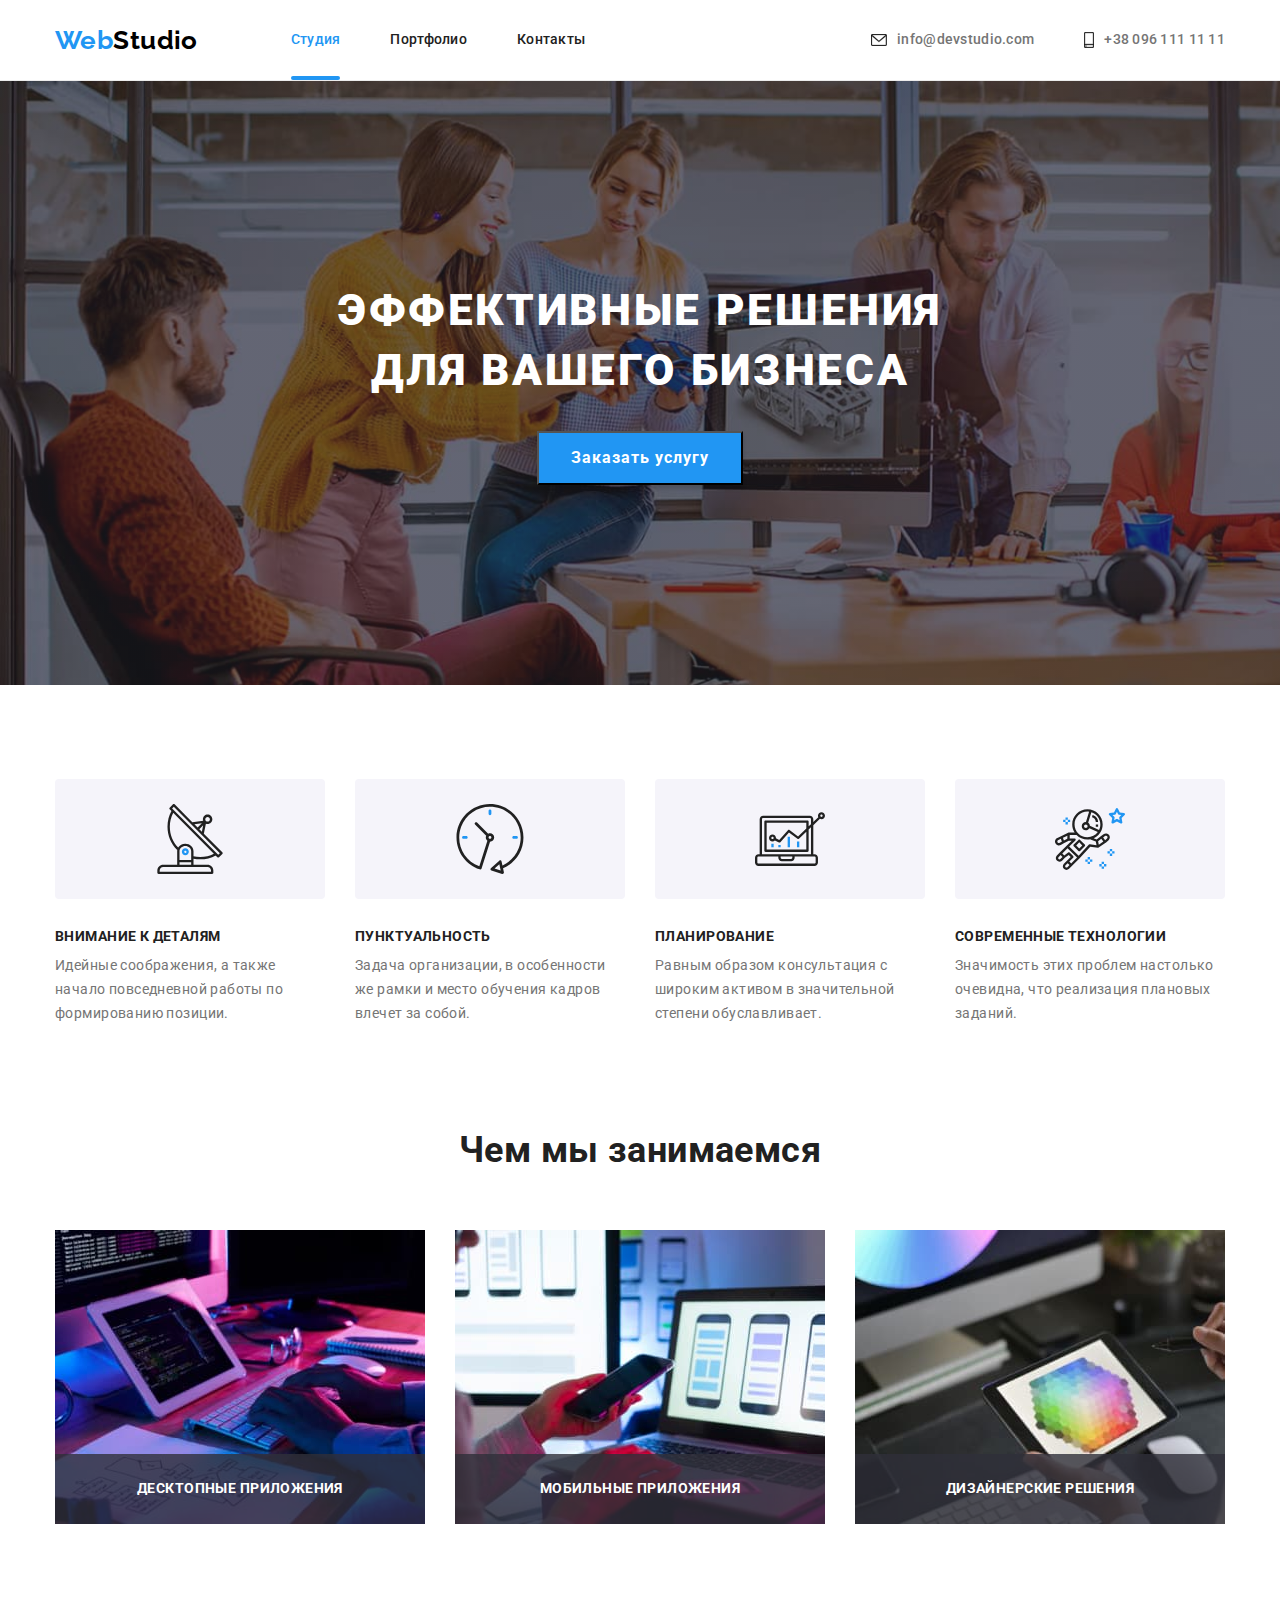
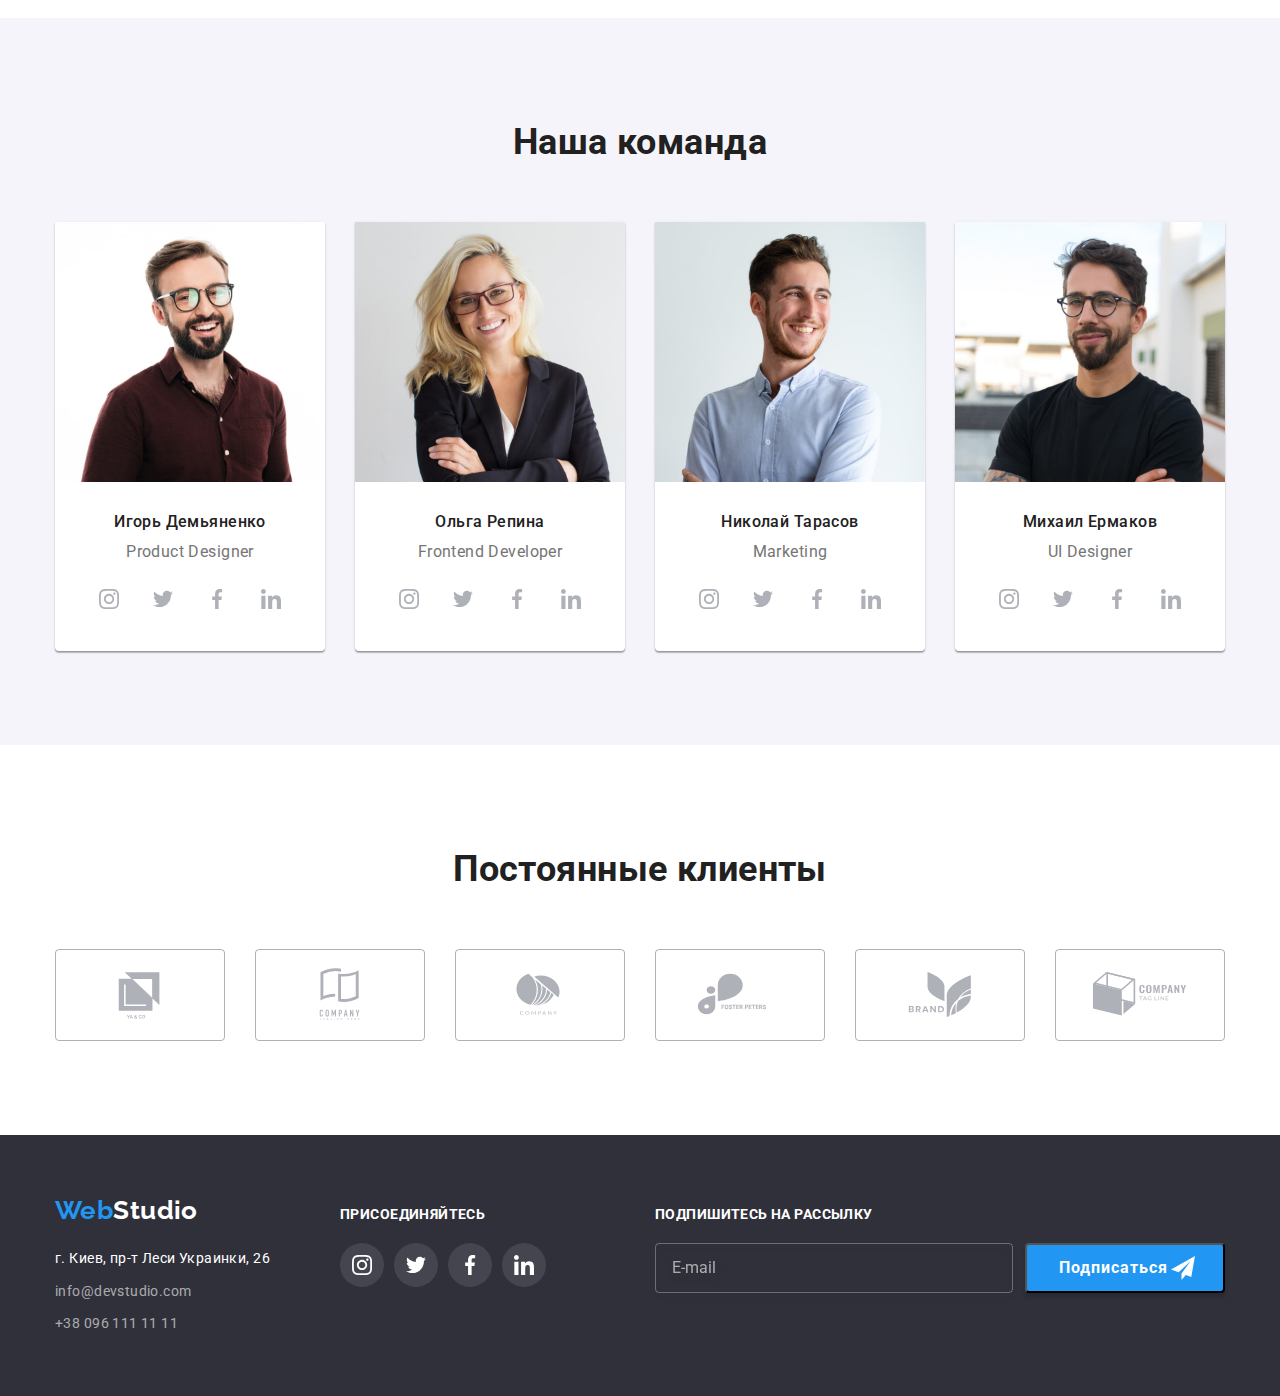
==== index.html @ 55e1e67c "Добавляет БЭМ" ====
<!DOCTYPE html>
<html lang="ru">
  <head>
    <meta charset="UTF-8" />
    <meta http-equiv="X-UA-Compatible" content="IE=edge" />
    <meta name="viewport" content="width=device-width, initial-scale=1.0" />
    <title>WebStudio</title>
    <link
      rel="stylesheet"
      href="https://cdnjs.cloudflare.com/ajax/libs/modern-normalize/1.0.0/modern-normalize.css"
    />
    <link rel="preconnect" href="https://fonts.gstatic.com" />
    <link
      href="https://fonts.googleapis.com/css2?family=Raleway:wght@700&family=Roboto:wght@400;500;700;900&display=swap"
      rel="stylesheet"
    />
    <link rel="stylesheet" href="./css/styles.css" />
  </head>
  <body>
    <header class="header">
      <div class="container">
        <section class="top-panel">
          <nav class="nav header__nav">
            <a class="link logo header__logo" href="./">
              <span class="logo__span">Web</span>Studio</a
            >
            <ul class="list menu">
              <li class="menu__item">
                <a
                  class="link menu__link menu__link--active"
                  href="./index.html"
                  >Студия</a
                >
              </li>
              <li class="menu__item">
                <a class="link menu__link" href="./portfolio.html">Портфолио</a>
              </li>
              <li class="menu__item">
                <a class="link menu__link" href="#contacts">Контакты</a>
              </li>
            </ul>
          </nav>
          <ul class="list contacts">
            <li class="contacts__item header__contacts">
              <a class="link contacts__link" href="mailto:info@devstudio.com">
                <svg
                  class="contacts__icon contacts__icon--start"
                  width="16"
                  height="12"
                >
                  <use href="./images/icons/sprite.svg#icon-envelope"></use>
                </svg>
                info@devstudio.com</a
              >
            </li>
            <li class="contacts__item header__contacts">
              <a class="link contacts__link" href="tel:+380961111111">
                <svg
                  class="contacts__icon contacts__icon--start"
                  width="10"
                  height="16"
                >
                  <use href="./images/icons/sprite.svg#icon-smartphone"></use>
                </svg>
                +38 096 111 11 11</a
              >
            </li>
          </ul>
        </section>
      </div>
    </header>
    <main>
      <section class="section hero">
        <div class="container">
          <h1 class="page-title">Эффективные решения для вашего бизнеса</h1>
          <button class="btn btn-hero" type="button" data-modal-open>
            Заказать услугу
          </button>
        </div>
      </section>
      <section class="section advantages-section">
        <div class="container">
          <h2 class="visually-hidden">Преимущества</h2>
          <ul class="list advantages-list">
            <li class="advantages-item">
              <a href="#" class="link advantages-link">
                <svg class="advantages-icons-svg" width="70" height="70">
                  <use href="./images/icons/sprite.svg#icon-antenna"></use>
                </svg>
              </a>
              <h3 class="title other-title">Внимание к деталям</h3>
              <p>
                Идейные соображения, а также начало повседневной работы по
                формированию позиции.
              </p>
            </li>
            <li class="advantages-item">
              <a href="#" class="link advantages-link">
                <svg class="advantages-icons-svg" width="70" height="70">
                  <use href="./images/icons/sprite.svg#icon-clock"></use>
                </svg>
              </a>
              <h3 class="title other-title">Пунктуальность</h3>
              <p>
                Задача организации, в особенности же рамки и место обучения
                кадров влечет за собой.
              </p>
            </li>
            <li class="advantages-item">
              <a href="#" class="link advantages-link">
                <svg class="advantages-icons-svg" width="70" height="70">
                  <use href="./images/icons/sprite.svg#icon-diagram"></use>
                </svg>
              </a>
              <h3 class="title other-title">Планирование</h3>
              <p>
                Равным образом консультация с широким активом в значительной
                степени обуславливает.
              </p>
            </li>
            <li class="advantages-item">
              <a href="#" class="link advantages-link">
                <svg class="advantages-icons-svg" width="70" height="70">
                  <use href="./images/icons/sprite.svg#icon-astronaut"></use>
                </svg>
              </a>
              <h3 class="title other-title">Современные технологии</h3>
              <p>
                Значимость этих проблем настолько очевидна, что реализация
                плановых заданий.
              </p>
            </li>
          </ul>
        </div>
      </section>
      <section class="section" id="portfolio">
        <div class="container">
          <h2 class="title gallery-title">Чем мы занимаемся</h2>
          <ul class="list gallery-list">
            <li class="gallery-item">
              <div class="gallery-img">
                <img
                  src="./images/photo/img1.jpg"
                  width="370"
                  height="294"
                  alt="Разработка веб-страници"
                />
                <div class="gallery-info">
                  <p class="gallery-text">Десктопные приложения</p>
                </div>
              </div>
            </li>
            <li class="gallery-item">
              <div class="gallery-img">
                <img
                  src="./images/photo/img2.jpg"
                  width="370"
                  height="294"
                  alt="Адаптация для мобильных устройств"
                />
                <div class="gallery-info">
                  <p class="gallery-text">Мобильные приложения</p>
                </div>
              </div>
            </li>
            <li class="gallery-item">
              <div class="gallery-img">
                <img
                  src="./images/photo/img3.jpg"
                  width="370"
                  height="294"
                  alt="Разработка графики"
                />
                <div class="gallery-info">
                  <p class="gallery-text">Дизайнерские решения</p>
                </div>
              </div>
            </li>
          </ul>
        </div>
      </section>
      <section class="section team-section" id="studio">
        <div class="container">
          <h2 class="title team-title">Наша команда</h2>
          <ul class="list team-list">
            <li class="team-item">
              <img
                src="./images/team/img-1.jpg"
                width="270"
                height="260"
                alt="Игорь Демьяненко"
              />
              <div class="team-item-text">
                <h3 class="title team-item-name">Игорь Демьяненко</h3>
                <p class="team-item-position">Product Designer</p>
                <ul class="list social-icons">
                  <li class="social-icons-item">
                    <a
                      href="https://www.instagram.com/"
                      class="link social-icons-link"
                      target="_blank"
                      rel="noopener noreferrer"
                    >
                      <svg class="social-icons-svg" width="20" height="20">
                        <use
                          href="./images/icons/sprite.svg#icon-instagram"
                        ></use>
                      </svg>
                    </a>
                  </li>
                  <li class="social-icons-item">
                    <a
                      href="https://twitter.com/"
                      class="link social-icons-link"
                      target="_blank"
                      rel="noopener noreferrer"
                    >
                      <svg class="social-icons-svg" width="20" height="20">
                        <use
                          href="./images/icons/sprite.svg#icon-twitter"
                        ></use>
                      </svg>
                    </a>
                  </li>
                  <li class="social-icons-item">
                    <a
                      href="https://www.facebook.com/"
                      class="link social-icons-link"
                      target="_blank"
                      rel="noopener noreferrer"
                    >
                      <svg class="social-icons-svg" width="20" height="20">
                        <use
                          href="./images/icons/sprite.svg#icon-facebook"
                        ></use>
                      </svg>
                    </a>
                  </li>
                  <li class="social-icons-item">
                    <a
                      href="https://www.linkedin.com/"
                      class="link social-icons-link"
                      target="_blank"
                      rel="noopener noreferrer"
                    >
                      <svg class="social-icons-svg" width="20" height="20">
                        <use
                          href="./images/icons/sprite.svg#icon-linkedin"
                        ></use>
                      </svg>
                    </a>
                  </li>
                </ul>
              </div>
            </li>
            <li class="team-item">
              <img
                src="./images/team/img-2.jpg"
                width="270"
                height="260"
                alt="Ольга Репина"
              />
              <div class="team-item-text">
                <h3 class="title team-item-name">Ольга Репина</h3>
                <p class="team-item-position">Frontend Developer</p>
                <ul class="list social-icons">
                  <li class="social-icons-item">
                    <a
                      href="https://www.instagram.com/"
                      class="link social-icons-link"
                      target="_blank"
                      rel="noopener noreferrer"
                    >
                      <svg class="social-icons-svg" width="20" height="20">
                        <use
                          href="./images/icons/sprite.svg#icon-instagram"
                        ></use>
                      </svg>
                    </a>
                  </li>
                  <li class="social-icons-item">
                    <a
                      href="https://twitter.com/"
                      class="link social-icons-link"
                      target="_blank"
                      rel="noopener noreferrer"
                    >
                      <svg class="social-icons-svg" width="20" height="20">
                        <use
                          href="./images/icons/sprite.svg#icon-twitter"
                        ></use>
                      </svg>
                    </a>
                  </li>
                  <li class="social-icons-item">
                    <a
                      href="https://www.facebook.com/"
                      class="link social-icons-link"
                      target="_blank"
                      rel="noopener noreferrer"
                    >
                      <svg class="social-icons-svg" width="20" height="20">
                        <use
                          href="./images/icons/sprite.svg#icon-facebook"
                        ></use>
                      </svg>
                    </a>
                  </li>
                  <li class="social-icons-item">
                    <a
                      href="https://www.linkedin.com/"
                      class="link social-icons-link"
                      target="_blank"
                      rel="noopener noreferrer"
                    >
                      <svg class="social-icons-svg" width="20" height="20">
                        <use
                          href="./images/icons/sprite.svg#icon-linkedin"
                        ></use>
                      </svg>
                    </a>
                  </li>
                </ul>
              </div>
            </li>
            <li class="team-item">
              <img
                src="./images/team/img-3.jpg"
                width="270"
                height="260"
                alt="Николай Тарасов"
              />
              <div class="team-item-text">
                <h3 class="title team-item-name">Николай Тарасов</h3>
                <p class="team-item-position">Marketing</p>
                <ul class="list social-icons">
                  <li class="social-icons-item">
                    <a
                      href="https://www.instagram.com/"
                      class="link social-icons-link"
                      target="_blank"
                      rel="noopener noreferrer"
                    >
                      <svg class="social-icons-svg" width="20" height="20">
                        <use
                          href="./images/icons/sprite.svg#icon-instagram"
                        ></use>
                      </svg>
                    </a>
                  </li>
                  <li class="social-icons-item">
                    <a
                      href="https://twitter.com/"
                      class="link social-icons-link"
                      target="_blank"
                      rel="noopener noreferrer"
                    >
                      <svg class="social-icons-svg" width="20" height="20">
                        <use
                          href="./images/icons/sprite.svg#icon-twitter"
                        ></use>
                      </svg>
                    </a>
                  </li>
                  <li class="social-icons-item">
                    <a
                      href="https://www.facebook.com/"
                      class="link social-icons-link"
                      target="_blank"
                      rel="noopener noreferrer"
                    >
                      <svg class="social-icons-svg" width="20" height="20">
                        <use
                          href="./images/icons/sprite.svg#icon-facebook"
                        ></use>
                      </svg>
                    </a>
                  </li>
                  <li class="social-icons-item">
                    <a
                      href="https://www.linkedin.com/"
                      class="link social-icons-link"
                      target="_blank"
                      rel="noopener noreferrer"
                    >
                      <svg class="social-icons-svg" width="20" height="20">
                        <use
                          href="./images/icons/sprite.svg#icon-linkedin"
                        ></use>
                      </svg>
                    </a>
                  </li>
                </ul>
              </div>
            </li>
            <li class="team-item">
              <img
                src="./images/team/img-4.jpg"
                width="270"
                height="260"
                alt="Михаил Ермаков"
              />
              <div class="team-item-text">
                <h3 class="title team-item-name">Михаил Ермаков</h3>
                <p class="team-item-position">UI Designer</p>
                <ul class="list social-icons">
                  <li class="social-icons-item">
                    <a
                      href="https://www.instagram.com/"
                      class="link social-icons-link"
                      target="_blank"
                      rel="noopener noreferrer"
                    >
                      <svg class="social-icons-svg" width="20" height="20">
                        <use
                          href="./images/icons/sprite.svg#icon-instagram"
                        ></use>
                      </svg>
                    </a>
                  </li>
                  <li class="social-icons-item">
                    <a
                      href="https://twitter.com/"
                      class="link social-icons-link"
                      target="_blank"
                      rel="noopener noreferrer"
                    >
                      <svg class="social-icons-svg" width="20" height="20">
                        <use
                          href="./images/icons/sprite.svg#icon-twitter"
                        ></use>
                      </svg>
                    </a>
                  </li>
                  <li class="social-icons-item">
                    <a
                      href="https://www.facebook.com/"
                      class="link social-icons-link"
                      target="_blank"
                      rel="noopener noreferrer"
                    >
                      <svg class="social-icons-svg" width="20" height="20">
                        <use
                          href="./images/icons/sprite.svg#icon-facebook"
                        ></use>
                      </svg>
                    </a>
                  </li>
                  <li class="social-icons-item">
                    <a
                      href="https://www.linkedin.com/"
                      class="link social-icons-link"
                      target="_blank"
                      rel="noopener noreferrer"
                    >
                      <svg class="social-icons-svg" width="20" height="20">
                        <use
                          href="./images/icons/sprite.svg#icon-linkedin"
                        ></use>
                      </svg>
                    </a>
                  </li>
                </ul>
              </div>
            </li>
          </ul>
        </div>
      </section>
      <section class="section">
        <div class="container">
          <h2 class="title title-clients">Постоянные клиенты</h2>
          <ul class="list clients-list">
            <li class="client-item">
              <a class="client-link link" href="#">
                <svg class="client-icons-svg" width="106" height="60">
                  <use href="./images/icons/sprite.svg#icon-logo-client1"></use>
                </svg>
              </a>
            </li>
            <li class="client-item">
              <a class="client-link link" href="#">
                <svg class="client-icons-svg" width="106" height="60">
                  <use href="./images/icons/sprite.svg#icon-logo-client2"></use>
                </svg>
              </a>
            </li>
            <li class="client-item">
              <a class="client-link link" href="#">
                <svg class="client-icons-svg" width="106" height="60">
                  <use href="./images/icons/sprite.svg#icon-logo-client3"></use>
                </svg>
              </a>
            </li>
            <li class="client-item">
              <a class="client-link link" href="#">
                <svg class="client-icons-svg" width="106" height="60">
                  <use href="./images/icons/sprite.svg#icon-logo-client4"></use>
                </svg>
              </a>
            </li>
            <li class="client-item">
              <a class="client-link link" href="#">
                <svg class="client-icons-svg" width="106" height="60">
                  <use href="./images/icons/sprite.svg#icon-logo-client5"></use>
                </svg>
              </a>
            </li>
            <li class="client-item">
              <a class="client-link link" href="#">
                <svg class="client-icons-svg" width="106" height="60">
                  <use href="./images/icons/sprite.svg#icon-logo-client6"></use>
                </svg>
              </a>
            </li>
          </ul>
        </div>
      </section>
    </main>
    <footer class="footer" id="contacts">
      <div class="container footer-section">
        <div class="address-section">
          <a class="link logo" href="./"
            ><span class="logo__span">Web</span>Studio</a
          >
          <address class="address">
            <ul class="list address-list">
              <li class="address-item">
                <a
                  class="link map"
                  href="https://goo.gl/maps/7yWL4o9HkrsM5cYJ9"
                  target="_blank"
                  rel="noopener noreferrer nofollow"
                >
                  г. Киев, пр-т Леси Украинки, 26
                </a>
              </li>
              <li class="list address-item">
                <a class="link" href="mailto:info@devstudio.com">
                  info@devstudio.com
                </a>
              </li>
              <li class="list address-item">
                <a class="link" href="tel:+380961111111"> +38 096 111 11 11 </a>
              </li>
            </ul>
          </address>
        </div>
        <div class="social-icons-section">
          <h2 class="social-icon-title">присоединяйтесь</h2>
          <ul class="list social-icons">
            <li class="social-icons-item">
              <a
                href="https://www.instagram.com/"
                class="link social-icons-link social-icons-link-footer"
                target="_blank"
                rel="noopener noreferrer"
              >
                <svg class="social-icons-svg svg-footer" width="20" height="20">
                  <use href="./images/icons/sprite.svg#icon-instagram"></use>
                </svg>
              </a>
            </li>
            <li class="social-icons-item">
              <a
                href="https://twitter.com/"
                class="link social-icons-link social-icons-link-footer"
                target="_blank"
                rel="noopener noreferrer"
              >
                <svg class="social-icons-svg svg-footer" width="20" height="20">
                  <use href="./images/icons/sprite.svg#icon-twitter"></use>
                </svg>
              </a>
            </li>
            <li class="social-icons-item">
              <a
                href="https://www.facebook.com/"
                class="link social-icons-link social-icons-link-footer"
                target="_blank"
                rel="noopener noreferrer"
              >
                <svg class="social-icons-svg svg-footer" width="20" height="20">
                  <use href="./images/icons/sprite.svg#icon-facebook"></use>
                </svg>
              </a>
            </li>
            <li class="social-icons-item">
              <a
                href="https://www.linkedin.com/"
                class="link social-icons-link social-icons-link-footer"
                target="_blank"
                rel="noopener noreferrer"
              >
                <svg class="social-icons-svg svg-footer" width="20" height="20">
                  <use href="./images/icons/sprite.svg#icon-linkedin"></use>
                </svg>
              </a>
            </li>
          </ul>
        </div>
        <form class="form-footer">
          <h2 class="form-footer__title">Подпишитесь на рассылку</h2>
          <div class="form-footer__field">
            <input
              type="email"
              name="user-email"
              class="form-footer__input"
              placeholder="E-mail"
            />
            <button type="submit" class="btn btn-hero btn-footer">
              Подписаться
              <svg class="btn-footer__icon" width="24" height="24">
                <use href="./images/icons/icons.svg#icon-send"></use>
              </svg>
            </button>
          </div>
        </form>
      </div>
    </footer>
    <div class="backdrop is-hidden" data-modal>
      <div class="modal">
        <button class="modal-close-btn" data-modal-close>
          <svg class="modal-close-svg" width="18" height="18">
            <use href="./images/icons/sprite.svg#icon-close-black"></use>
          </svg>
        </button>
        <form class="form">
          <p class="form__contact-details">
            Оставьте свои данные, мы вам перезвоним
          </p>
          <div class="form__field">
            <label for="name" class="form-label">Имя</label>
            <div class="form__icon-position">
              <input
                type="text"
                name="user-name"
                class="form__input"
                placeholder=" "
                id="name"
                required
                autofocus
              />
              <svg class="form__icon" width="18" height="18">
                <use href="./images/icons/icons.svg#icon-person-black"></use>
              </svg>
            </div>
          </div>
          <div class="form__field">
            <label for="phone" class="form-label">Телефон</label>
            <div class="form__icon-position">
              <input
                type="tel"
                name="user-phone"
                class="form__input"
                placeholder=" "
                id="phone"
                required
              />
              <svg class="form__icon" width="18" height="18">
                <use href="./images/icons/icons.svg#icon-phone-black"></use>
              </svg>
            </div>
          </div>
          <div class="form__field">
            <label for="email" class="form-label">Почта</label>
            <div class="form__icon-position">
              <input
                type="email"
                name="user-email"
                class="form__input"
                placeholder=" "
                id="email"
              />
              <svg class="form__icon" width="18" height="18">
                <use href="./images/icons/icons.svg#icon-email-black"></use>
              </svg>
            </div>
          </div>
          <div class="form__textarea">
            <label for="textarea" class="form-label">Комментарий</label>
            <textarea
              name="feedback"
              class="comment"
              placeholder="Введите текст"
              id="textarea"
            ></textarea>
          </div>
          <div class="checkbox">
            <input
              type="checkbox"
              class="checkbox__input visually-hidden"
              name="checkbox"
              id="checkbox"
              required
            />
            <label for="checkbox" class="checkbox__label">
              Соглашаюсь с рассылкой и принимаю
              <a href="#" class="checkbox__link">Условия договора</a>
            </label>
          </div>
          <button type="submit" class="btn btn-hero btn-form">Отправить</button>
        </form>
      </div>
    </div>
    <script src="./js/modal.js"></script>
  </body>
</html>
---- css/styles.css ----
:root {
  --main-text-color: #757575;
  --title-color: #212121;
  --accent-color: #2196f3;
  --alt-title-color: #ffffff;
  --alt-text-color: #ffffff;
  --logo-color: #000000;
  --icons-color: #afb1b8;
  --alt-icon-color: #ffffff;
  --form-btn-active: #188ce8;

  --dark-bg: #2f303a;
  --second-bg: #f5f4fa;

  --main-font: 'Roboto', sans-serif;
  --logo-font: 'Raleway', sans-serif;

  --timing-function: cubic-bezier(0.4, 0, 0.2, 1);
}

html {
  box-sizing: border-box;
}

*,
*::before,
*::after {
  box-sizing: inherit;
}

body {
  font-family: var(--main-font);
  font-style: normal;
  font-size: 14px;
  line-height: 1.71;
  letter-spacing: 0.03em;
  color: var(--main-text-color);
}

h1,
h2,
h3,
h4,
h5,
h6,
p {
  margin: 0;
}

img {
  display: block;
  max-width: 100%;
  height: auto;
}

.link {
  color: inherit;
  text-decoration: none;
  transition-property: color;
  transition-duration: 250ms;
  transition-timing-function: var(--timing-function);
  transition-delay: 0;
}

.link:hover,
.link:focus {
  color: var(--accent-color);
}

.section {
  padding-top: 94px;
  padding-bottom: 94px;
}

.title {
  color: var(--title-color);
}

/* header section */

.header {
  border-bottom: 1px solid #ececec;
}

.container {
  width: 1200px;
  padding-left: 15px;
  padding-right: 15px;
  margin-left: auto;
  margin-right: auto;
}

.top-panel {
  display: flex;
  align-items: center;
}

.nav {
  display: flex;
  align-items: center;
}

.header__nav {
  margin-right: auto;
}

.list {
  list-style: none;
  margin: 0;
  padding-left: 0;
}

.logo {
  font-family: var(--logo-font);
  font-weight: bold;
  text-transform: none;
  font-size: 26px;
  line-height: 1.19;
  color: var(--alt-title-color);
}

.logo:hover,
.logo:focus {
  color: var(--alt-title-color);
}

.logo__span {
  color: var(--accent-color);
}

.header__logo {
  margin-right: 93px;
  padding-top: 24px;
  padding-bottom: 24px;
  color: var(--logo-color);
}

.header__logo:hover,
.header__logo:focus {
  color: var(--logo-color);
}

.menu__link--active {
  color: var(--accent-color);
}
.menu {
  display: inline-flex;
  font-weight: 500;
  font-size: 14px;
  line-height: 1.14;
  letter-spacing: 0.02em;
  color: var(--title-color);
}

.menu__item:not(:last-child) {
  margin-right: 50px;
}

.menu__link {
  display: block;
  position: relative;
  padding-top: 32px;
  padding-bottom: 32px;
}

.menu__link--active::after {
  content: '';
  position: absolute;
  left: 0;
  bottom: 0;
  display: block;
  width: 100%;
  height: 4px;
  border-radius: 2px;
  background-color: var(--accent-color);
}

.contacts {
  display: flex;
  font-weight: 500;
  font-size: 14px;
  line-height: 1.14;
  letter-spacing: 0.02em;
  color: var(--main-text-color);
}

.header__contacts:not(:last-child) {
  margin-right: 50px;
}

.contacts__link {
  display: flex;
  align-items: center;
  padding-top: 30px;
  padding-bottom: 30px;
}

.contacts__icon {
  stroke: currentColor;
}

.contacts__icon--start {
  margin-right: 10px;
}
/* hero section  */

.btn-hero {
  display: block;
  margin-right: auto;
  margin-left: auto;
  min-width: 200px;
  min-height: 50px;
  padding: 10px 32px;
  box-shadow: 0px 4px 4px rgba(0, 0, 0, 0.15);
  font-family: inherit;
  font-weight: bold;
  font-size: 16px;
  line-height: 1.87;
  letter-spacing: 0.06em;
  background-color: var(--accent-color);
  color: var(--alt-text-color);
}

.hero {
  display: flex;
  justify-content: center;
  padding-top: 200px;
  padding-bottom: 200px;
  margin-left: auto;
  margin-right: auto;
  max-width: 1600px;
  min-height: 600px;
  background-color: var(--dark-bg);
  background-image: linear-gradient(
      rgba(47, 48, 58, 0.4),
      rgba(47, 48, 58, 0.4)
    ),
    url(../images/bg-hero/bg-hero.jpg);
  background-size: cover;
  background-repeat: no-repeat;
}

.page-title {
  max-width: 696px;
  margin-right: auto;
  margin-bottom: 30px;
  margin-left: auto;
  font-weight: 900;
  font-size: 44px;
  line-height: 1.36;
  text-align: center;
  letter-spacing: 0.06em;
  text-transform: uppercase;
  color: var(--alt-title-color);
}

/*  advantages section */

.visually-hidden {
  position: absolute !important;
  clip: rect(1px 1px 1px 1px);
  clip: rect(1px, 1px, 1px, 1px);
  padding: 0 !important;
  border: 0 !important;
  height: 1px !important;
  width: 1px !important;
  overflow: hidden;
}

.advantages-section {
  padding-bottom: 0;
}

.advantages-list {
  display: flex;
  margin-left: -30px;
}

.advantages-item {
  margin-left: 30px;
  flex-basis: calc((100% - 4 * 30px) / 4);
}

.other-title {
  margin-bottom: 10px;
  font-weight: bold;
  font-size: 14px;
  line-height: 1.14;
  text-transform: uppercase;
}

.advantages-link {
  display: flex;
  justify-content: center;
  align-items: center;
  margin-bottom: 30px;
  width: 270px;
  height: 120px;
  background: var(--second-bg);
  border-radius: 4px;
}

/* gallery section */

.gallery-title,
.team-title {
  font-weight: bold;
  font-size: 36px;
  line-height: 1.67;
  text-align: center;
}

.gallery-title {
  margin-bottom: 50px;
}

.gallery-list {
  display: flex;
  margin-left: -30px;
}

.gallery-item {
  margin-left: 30px;
  flex-basis: calc((100% - 3 * 30px) / 3);
}
.gallery-img {
  position: relative;
}

.gallery-info {
  position: absolute;
  bottom: 0;
  width: 100%;
  height: 70px;
  background-color: rgba(47, 48, 58, 0.8);
}

.gallery-text {
  position: relative;
  top: 50%;
  left: 50%;
  transform: translate(-50%, -50%);
  text-align: center;
  font-weight: bold;
  font-size: 14px;
  line-height: 1.14;
  text-transform: uppercase;
  color: var(--alt-text-color);
}

.team-section {
  background-color: var(--second-bg);
}

.team-title {
  margin-bottom: 50px;
}

.team-list {
  display: flex;
  margin-left: -30px;
  margin-top: -30px;
}

.team-item {
  margin-left: 30px;
  margin-top: 30px;
  flex-basis: calc((100% - 4 * 30px) / 4);
  text-align: center;
  box-shadow: 0px 1px 3px rgba(0, 0, 0, 0.12), 0px 1px 1px rgba(0, 0, 0, 0.14),
    0px 2px 1px rgba(0, 0, 0, 0.2);
  border-radius: 0px 0px 4px 4px;
  background-color: var(--alt-title-color);
}

.team-item-text {
  padding-top: 30px;
  padding-bottom: 30px;
}

.team-item-name {
  margin-bottom: 10px;
  font-weight: 500;
  font-size: 16px;
  line-height: 1.19;
}

.team-item-position {
  font-size: 16px;
  line-height: 1.19;
  margin-bottom: 16px;
}

.social-icons {
  display: inline-flex;
}

.social-icons-svg {
  fill: var(--icons-color);
}

.social-icons-link {
  display: flex;
  align-items: center;
  justify-content: center;
  width: 44px;
  height: 44px;
  border-radius: 50%;
  background-color: #ffffff;
  transition-property: fill, background-color;
  transition-duration: 250ms;
  transition-timing-function: var(--timing-function);
  transition-delay: 0;
}

.social-icons-link:hover .social-icons-svg,
.social-icons-link:focus .social-icons-svg {
  fill: var(--alt-text-color);
}

.social-icons-link:hover,
.social-icons-link:focus {
  background-color: var(--accent-color);
}

.social-icons-item:not(:last-child) {
  margin-right: 10px;
}

/* card-set portfolio */

.filter {
  display: flex;
  justify-content: center;
}

.portfolio__filter {
  margin-bottom: 50px;
}

.filter__item:not(:first-child) {
  margin-left: 8px;
}

.filter__btn {
  padding: 6px 22px;
  border-radius: 4px;
  border: none;
  min-width: 73px;
  min-height: 38px;
  font-family: inherit;
  font-weight: 500;
  font-size: 16px;
  line-height: 1.62;
  letter-spacing: 0.03em;
  background-color: var(--second-bg);
  color: var(--title-color);
  cursor: pointer;
  transition-property: color, background-color, box-shadow;
  transition-duration: 250ms;
  transition-timing-function: var(--timing-function);
}
.filter__btn:hover,
.filter__btn:focus {
  background-color: var(--accent-color);
  color: var(--alt-text-color);
  box-shadow: 0px 2px 2px 0px #0000001f;
  box-shadow: 0px 1px 2px 0px #00000014;
  box-shadow: 0px 3px 1px 0px #0000001a;
}

.card-set {
  display: flex;
  flex-wrap: wrap;
}

.portfolio__card-set {
  margin-left: -30px;
  margin-top: -30px;
}

.card-set__item {
  margin-left: 30px;
  margin-top: 30px;
  flex-basis: calc((100% - 3 * 30px) / 3);
}

.card-set__link {
  display: block;
  transition-property: box-shadow;
  transition-duration: 250ms;
  transition-timing-function: var(--timing-function);
  transition-delay: 0;
}

.card-set__link:hover,
.card-set__link:focus {
  display: block;
  box-shadow: 0px 1px 1px rgba(0, 0, 0, 0.12), 0px 4px 4px rgba(0, 0, 0, 0.06),
    1px 4px 6px rgba(0, 0, 0, 0.16);
}

.card-set__product {
  position: relative;
  overflow: hidden;
}

.card-set__overlay {
  position: absolute;
  transform: translateY(100%);
  top: 0;
  left: 0;
  width: 100%;
  height: 100%;
  background-color: rgba(33, 150, 243, 0.9);
  transition: transform 250ms var(--timing-function);
}

.card-set__link:hover .card-set__overlay,
.card-set__link:focus .card-set__overlay {
  transform: translateY(0);
}

.card-set__text {
  position: absolute;
  top: 50%;
  left: 50%;
  transform: translate(-50%, -50%);
  font-size: 18px;
  width: 322px;
  height: 168px;
  line-height: 1.56;
  color: var(--alt-text-color);
}

.card-set__projects-title {
  margin-bottom: 4px;
  font-weight: bold;
  font-size: 18px;
  line-height: 2;
  letter-spacing: 0.06em;
}

.card-set__projects-item {
  font-size: 16px;
  line-height: 1.87;
  color: var(--main-text-color);
}
.card-set__info {
  padding: 20px 24px;
  border: 1px solid #eeeeee;
  border-top: none;
}

.title-clients {
  font-size: 36px;
  line-height: 1.67;
  text-align: center;
  margin-bottom: 50px;
}

.clients-list {
  display: flex;
}

.client-item:not(:last-child) {
  margin-right: 30px;
}

.client-icons-svg {
  fill: var(--icons-color);
}

.client-link {
  display: flex;
  align-items: center;
  justify-content: center;
  width: 170px;
  height: 92px;
  border: 1px solid var(--icons-color);
  border-radius: 4px;
  transition-property: border;
  transition-duration: 250ms;
  transition-timing-function: var(--timing-function);
  transition-delay: 0;
}

.client-link:hover,
.client-link:focus {
  border: 1px solid var(--accent-color);
}

.client-link .client-icons-svg {
  transition-property: fill;
  transition-duration: 250ms;
  transition-timing-function: var(--timing-function);
  transition-delay: 0;
}

.client-link:hover .client-icons-svg,
.client-link:focus .client-icons-svg {
  fill: var(--accent-color);
}

/*  footer section */

.footer {
  padding-top: 60px;
  padding-bottom: 60px;
  background-color: var(--dark-bg);
}

.footer-section {
  display: flex;
  align-items: baseline;
}

.address-section {
  max-width: 270px;
  margin-right: 70px;
}
.address {
  margin-top: 20px;
  font-size: 14px;
  font-style: normal;
  line-height: 1.71;
  color: rgba(255, 255, 255, 0.6);
}

.address-item:not(:last-child) {
  margin-bottom: 9px;
}

.map {
  font-style: normal;
  font-size: 14px;
  line-height: 1.71;
  color: var(--alt-text-color);
}

.social-icons-section {
  max-width: 208px;
  margin-right: auto;
}

.social-icon-title {
  margin-bottom: 20px;
  font-size: 14px;
  line-height: 1.14;
  letter-spacing: 0.03em;
  text-transform: uppercase;
  color: var(--alt-title-color);
}

.svg-footer {
  fill: var(--alt-icon-color);
}
.social-icons-link-footer {
  background-color: rgba(255, 255, 255, 0.1);
}

.form-footer__title {
  margin-bottom: 20px;
  font-weight: bold;
  font-size: 14px;
  line-height: 1.14;
  text-transform: uppercase;
  color: var(--alt-title-color);
}

.form-footer__field {
  display: flex;
}
.form-footer__input {
  width: 358px;
  height: 50px;
  border: 1px solid rgba(255, 255, 255, 0.3);
  filter: drop-shadow(0px 4px 4px rgba(0, 0, 0, 0.15));
  border-radius: 4px;
  color: var(--alt-text-color);
  background-color: transparent;
  padding-top: 15px;
  padding-bottom: 15px;
  padding-left: 16px;
  margin-right: 12px;
}

.form-footer__input::placeholder {
  font-size: 16px;
  line-height: 1.25;
  color: rgba(255, 255, 255, 0.6);
}

/* modal section */

.backdrop {
  position: fixed;
  top: 0;
  left: 0;
  width: 100%;
  height: 100%;
  background-color: rgba(0, 0, 0, 0.2);
  opacity: 1;
  transition: opacity 250ms var(--timing-function);
}

.backdrop.is-hidden {
  opacity: 0;
  visibility: hidden;
  pointer-events: none;
}

.backdrop.is-hidden .modal {
  transform: translate(-50%, -50%) scale(1.2);
}

.modal-close-btn {
  position: absolute;
  display: flex;
  justify-content: center;
  align-items: center;
  top: 8px;
  right: 8px;
  width: 30px;
  height: 30px;
  background-color: transparent;
  border: 1px solid rgba(0, 0, 0, 0.1);
  border-radius: 50%;
  cursor: pointer;
}

.modal-close-svg {
  transition-property: fill;
  transition-duration: 250ms;
  transition-timing-function: var(--timing-function);
}
.modal-close-btn:hover .modal-close-svg,
.modal-close-btn:focus .modal-close-svg {
  fill: var(--accent-color);
}

.modal {
  position: absolute;
  top: 50%;
  left: 50%;
  transform: translate(-50%, -50%) scale(1);
  width: 528px;
  height: 581px;
  box-shadow: 0px 1px 3px rgba(0, 0, 0, 0.12), 0px 1px 1px rgba(0, 0, 0, 0.14),
    0px 2px 1px rgba(0, 0, 0, 0.2);
  border-radius: 4px;
  background-color: var(--alt-text-color);
  transition: transform 250ms var(--timing-function);
}

.form {
  margin: 40px;
}

.form__contact-details {
  margin-bottom: 12px;
  font-weight: bold;
  font-size: 20px;
  line-height: 1.15;
  text-align: center;
}

.form__field {
  margin-bottom: 10px;
  max-height: 58px;
}

.form__icon-position {
  position: relative;
}

.form-label {
  font-size: 12px;
  line-height: 1.66;
  letter-spacing: 0.01em;
}

.form__icon {
  position: absolute;
  top: 50%;
  left: 12px;
  transform: translateY(-50%);
  display: block;
  width: 20px;
  height: 20px;
  cursor: pointer;
  fill: var(--title-color);
  transition: fill 250ms var(--timing-function);
}

.form__input:focus + .form__icon {
  fill: var(--accent-color);
}
.form__input {
  width: 448px;
  height: 40px;
  padding-left: 42px;
  border: 1px solid rgba(33, 33, 33, 0.2);
  border-radius: 4px;
  font: inherit;
  transition-property: border-color;
  transition-duration: 250ms;
  transition-timing-function: var(--timing-function);
  cursor: pointer;
  outline: none;
}

.form__input:focus {
  border-color: var(--accent-color);
}

.form__textarea {
  margin-bottom: 20px;
  max-height: 138px;
}

.comment {
  width: 448px;
  height: 120px;
  resize: none;
  border: 1px solid rgba(33, 33, 33, 0.2);
  border-radius: 4px;
  padding-top: 12px;
  padding-left: 16px;
  padding-right: 16px;
  outline: none;
  transition: border-color 250ms var(--timing-function);
}

.comment:focus {
  border-color: var(--accent-color);
}

.comment::placeholder {
  font-size: 12px;
  line-height: 1.17;
  letter-spacing: 0.01em;
  color: rgba(117, 117, 117, 0.5);
}

.checkbox {
  margin-left: 12px;
  margin-bottom: 30px;
}
.checkbox__label {
  display: flex;
  align-items: center;
  font-size: 14px;
  line-height: 1.71;
}

.checkbox__link {
  color: var(--accent-color);
  margin-left: 4px;
}

.checkbox__label::before {
  content: ' ';
  display: inline-block;
  width: 16px;
  height: 16px;
  margin-right: 9px;
  border: 2px solid var(--title-color);
  border-radius: 4px;
  transition: background-color 250ms var(--timing-function);
}

.checkbox__input:checked + .checkbox__label::before {
  background-image: url(../images/icons/check.svg);
  background-size: contain;
  background-position: center;
  background-repeat: no-repeat;
  border-color: var(--accent-color);
  background-color: var(--accent-color);
  background-origin: border-box;
}
.btn-form {
  font-weight: bold;
  font-size: 16px;
  line-height: 1.87;
  letter-spacing: 0.06em;
  color: var(--alt-text-color);
  background-color: var(--accent-color);
  box-shadow: 0px 4px 4px rgba(0, 0, 0, 0.15);
  border-radius: 4px;
}

.btn-form:hover,
.btn-form:focus {
  background-color: var(--form-btn-active);
}

.btn-footer {
  position: relative;
  display: flex;
  align-items: center;
  text-align: center;
  width: 200px;
  height: 50px;
  font-weight: bold;
  font-size: 16px;
  line-height: 1.87;
  letter-spacing: 0.06em;
  color: var(--alt-text-color);
  background-color: var(--accent-color);
  box-shadow: 0px 4px 4px rgba(0, 0, 0, 0.15);
  border-radius: 4px;
}
.btn-footer__icon {
  position: absolute;
  top: 50%;
  right: 28px;
  transform: translateY(-50%);
  fill: var(--alt-icon-color);
}
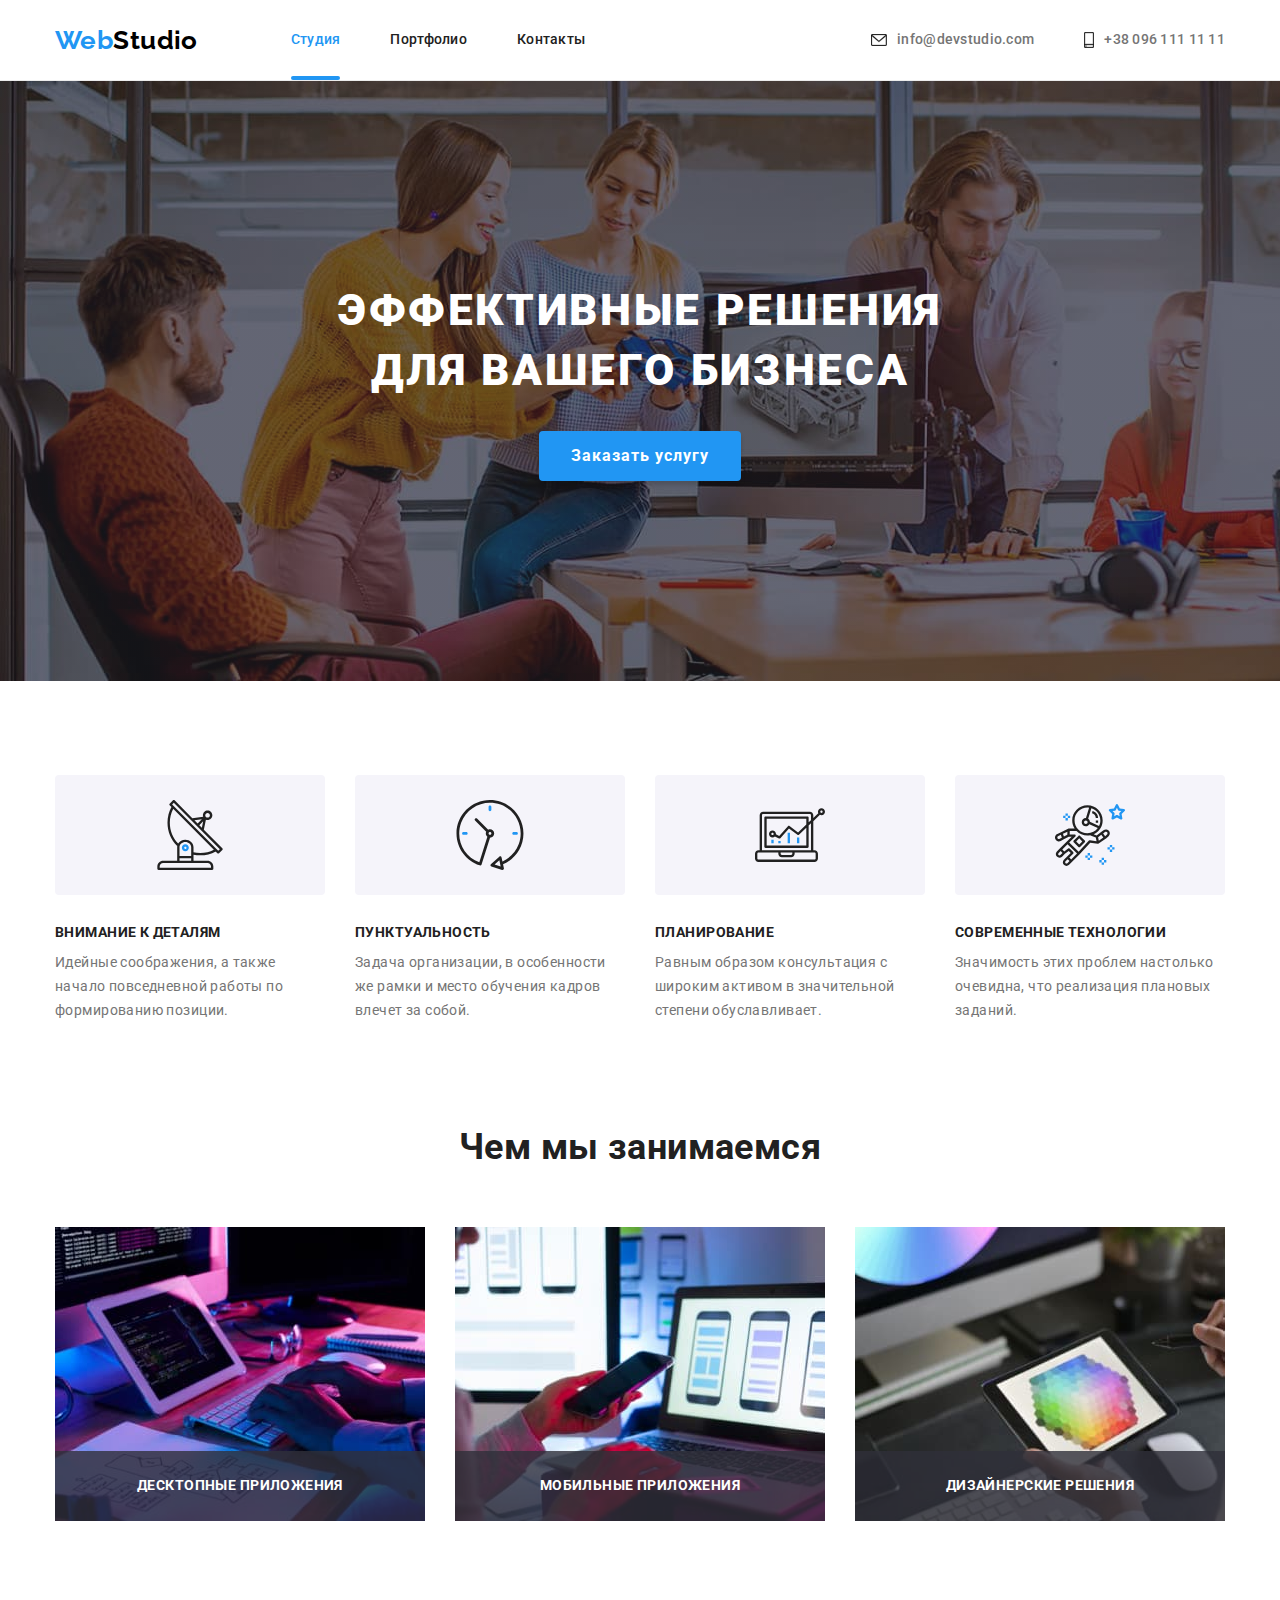
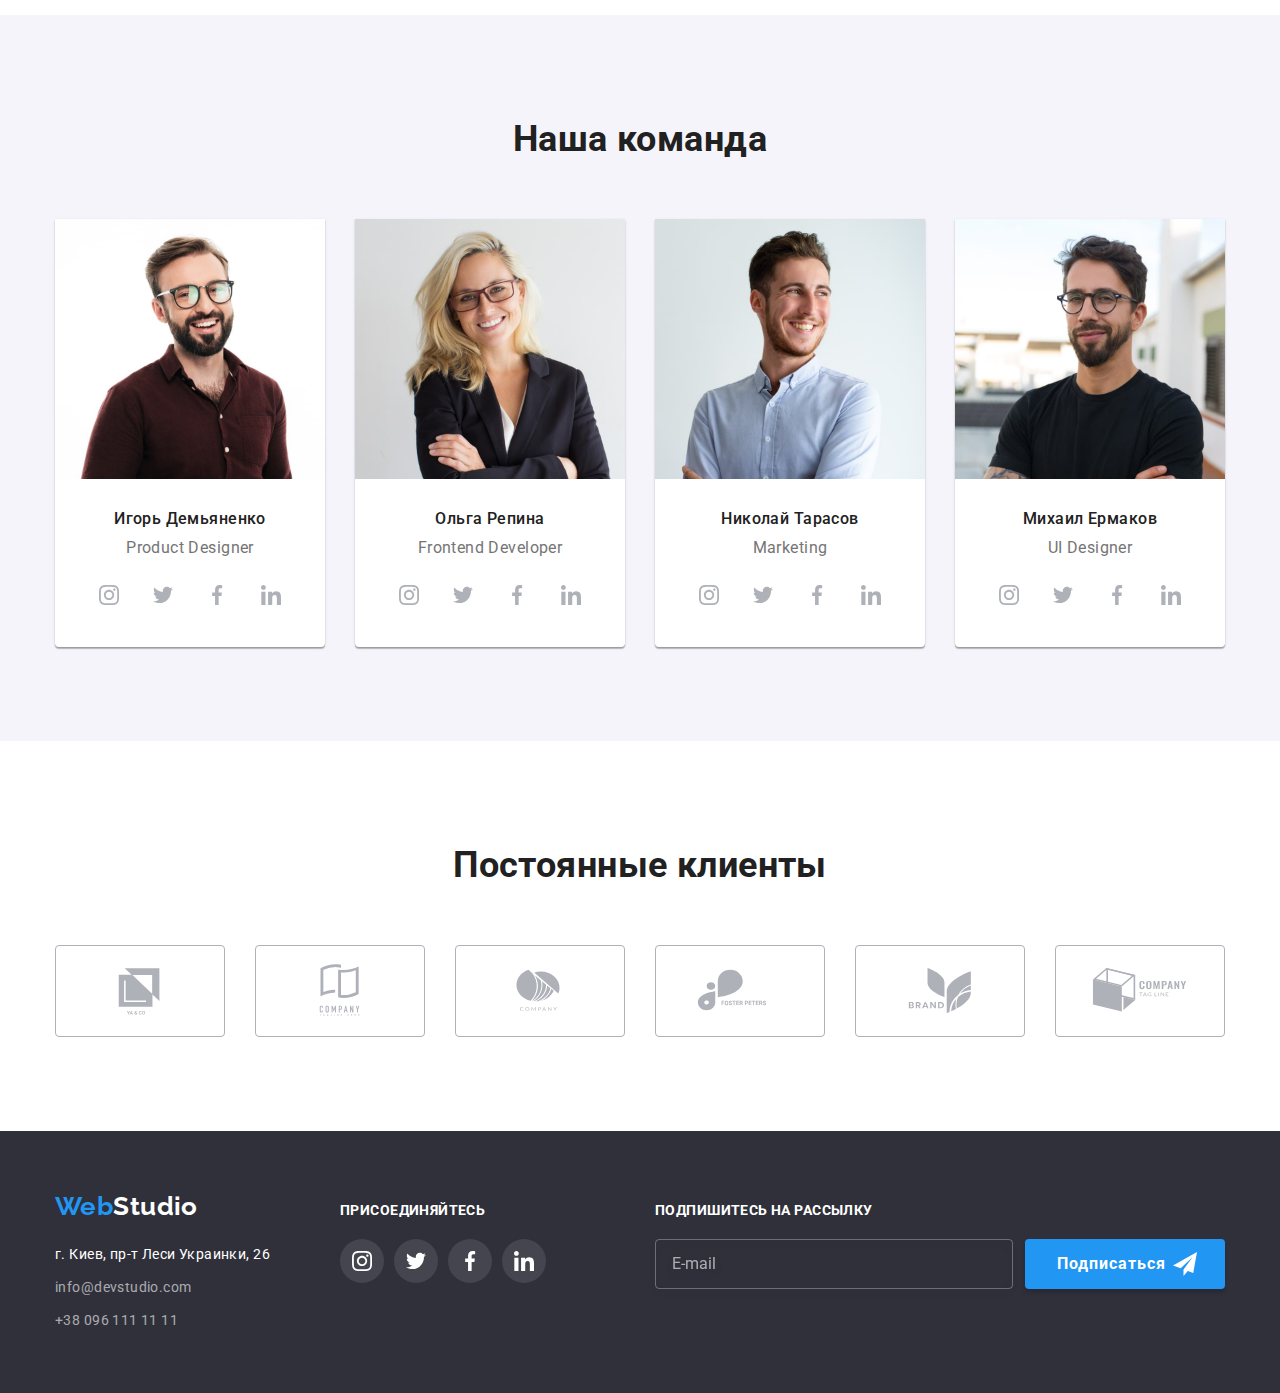
==== commit aa8f266a: "классы по БЭМ" ====
--- a/index.html
+++ b/index.html
@@ -73,7 +73,7 @@
       <section class="section hero">
         <div class="container">
           <h1 class="page-title">Эффективные решения для вашего бизнеса</h1>
-          <button class="btn btn-hero" type="button" data-modal-open>
+          <button class="btn" type="button" data-modal-open>
             Заказать услугу
           </button>
         </div>
@@ -194,56 +194,56 @@
                 <h3 class="title team-item-name">Игорь Демьяненко</h3>
                 <p class="team-item-position">Product Designer</p>
                 <ul class="list social-icons">
-                  <li class="social-icons-item">
+                  <li class="social-icons__item">
                     <a
                       href="https://www.instagram.com/"
-                      class="link social-icons-link"
-                      target="_blank"
-                      rel="noopener noreferrer"
-                    >
-                      <svg class="social-icons-svg" width="20" height="20">
+                      class="link social-icons__link"
+                      target="_blank"
+                      rel="noopener noreferrer"
+                    >
+                      <svg class="social-icons__svg" width="20" height="20">
                         <use
                           href="./images/icons/sprite.svg#icon-instagram"
                         ></use>
                       </svg>
                     </a>
                   </li>
-                  <li class="social-icons-item">
+                  <li class="social-icons__item">
                     <a
                       href="https://twitter.com/"
-                      class="link social-icons-link"
-                      target="_blank"
-                      rel="noopener noreferrer"
-                    >
-                      <svg class="social-icons-svg" width="20" height="20">
+                      class="link social-icons__link"
+                      target="_blank"
+                      rel="noopener noreferrer"
+                    >
+                      <svg class="social-icons__svg" width="20" height="20">
                         <use
                           href="./images/icons/sprite.svg#icon-twitter"
                         ></use>
                       </svg>
                     </a>
                   </li>
-                  <li class="social-icons-item">
+                  <li class="social-icons__item">
                     <a
                       href="https://www.facebook.com/"
-                      class="link social-icons-link"
-                      target="_blank"
-                      rel="noopener noreferrer"
-                    >
-                      <svg class="social-icons-svg" width="20" height="20">
+                      class="link social-icons__link"
+                      target="_blank"
+                      rel="noopener noreferrer"
+                    >
+                      <svg class="social-icons__svg" width="20" height="20">
                         <use
                           href="./images/icons/sprite.svg#icon-facebook"
                         ></use>
                       </svg>
                     </a>
                   </li>
-                  <li class="social-icons-item">
+                  <li class="social-icons__item">
                     <a
                       href="https://www.linkedin.com/"
-                      class="link social-icons-link"
-                      target="_blank"
-                      rel="noopener noreferrer"
-                    >
-                      <svg class="social-icons-svg" width="20" height="20">
+                      class="link social-icons__link"
+                      target="_blank"
+                      rel="noopener noreferrer"
+                    >
+                      <svg class="social-icons__svg" width="20" height="20">
                         <use
                           href="./images/icons/sprite.svg#icon-linkedin"
                         ></use>
@@ -264,56 +264,56 @@
                 <h3 class="title team-item-name">Ольга Репина</h3>
                 <p class="team-item-position">Frontend Developer</p>
                 <ul class="list social-icons">
-                  <li class="social-icons-item">
+                  <li class="social-icons__item">
                     <a
                       href="https://www.instagram.com/"
-                      class="link social-icons-link"
-                      target="_blank"
-                      rel="noopener noreferrer"
-                    >
-                      <svg class="social-icons-svg" width="20" height="20">
+                      class="link social-icons__link"
+                      target="_blank"
+                      rel="noopener noreferrer"
+                    >
+                      <svg class="social-icons__svg" width="20" height="20">
                         <use
                           href="./images/icons/sprite.svg#icon-instagram"
                         ></use>
                       </svg>
                     </a>
                   </li>
-                  <li class="social-icons-item">
+                  <li class="social-icons__item">
                     <a
                       href="https://twitter.com/"
-                      class="link social-icons-link"
-                      target="_blank"
-                      rel="noopener noreferrer"
-                    >
-                      <svg class="social-icons-svg" width="20" height="20">
+                      class="link social-icons__link"
+                      target="_blank"
+                      rel="noopener noreferrer"
+                    >
+                      <svg class="social-icons__svg" width="20" height="20">
                         <use
                           href="./images/icons/sprite.svg#icon-twitter"
                         ></use>
                       </svg>
                     </a>
                   </li>
-                  <li class="social-icons-item">
+                  <li class="social-icons__item">
                     <a
                       href="https://www.facebook.com/"
-                      class="link social-icons-link"
-                      target="_blank"
-                      rel="noopener noreferrer"
-                    >
-                      <svg class="social-icons-svg" width="20" height="20">
+                      class="link social-icons__link"
+                      target="_blank"
+                      rel="noopener noreferrer"
+                    >
+                      <svg class="social-icons__svg" width="20" height="20">
                         <use
                           href="./images/icons/sprite.svg#icon-facebook"
                         ></use>
                       </svg>
                     </a>
                   </li>
-                  <li class="social-icons-item">
+                  <li class="social-icons__item">
                     <a
                       href="https://www.linkedin.com/"
-                      class="link social-icons-link"
-                      target="_blank"
-                      rel="noopener noreferrer"
-                    >
-                      <svg class="social-icons-svg" width="20" height="20">
+                      class="link social-icons__link"
+                      target="_blank"
+                      rel="noopener noreferrer"
+                    >
+                      <svg class="social-icons__svg" width="20" height="20">
                         <use
                           href="./images/icons/sprite.svg#icon-linkedin"
                         ></use>
@@ -334,56 +334,56 @@
                 <h3 class="title team-item-name">Николай Тарасов</h3>
                 <p class="team-item-position">Marketing</p>
                 <ul class="list social-icons">
-                  <li class="social-icons-item">
+                  <li class="social-icons__item">
                     <a
                       href="https://www.instagram.com/"
-                      class="link social-icons-link"
-                      target="_blank"
-                      rel="noopener noreferrer"
-                    >
-                      <svg class="social-icons-svg" width="20" height="20">
+                      class="link social-icons__link"
+                      target="_blank"
+                      rel="noopener noreferrer"
+                    >
+                      <svg class="social-icons__svg" width="20" height="20">
                         <use
                           href="./images/icons/sprite.svg#icon-instagram"
                         ></use>
                       </svg>
                     </a>
                   </li>
-                  <li class="social-icons-item">
+                  <li class="social-icons__item">
                     <a
                       href="https://twitter.com/"
-                      class="link social-icons-link"
-                      target="_blank"
-                      rel="noopener noreferrer"
-                    >
-                      <svg class="social-icons-svg" width="20" height="20">
+                      class="link social-icons__link"
+                      target="_blank"
+                      rel="noopener noreferrer"
+                    >
+                      <svg class="social-icons__svg" width="20" height="20">
                         <use
                           href="./images/icons/sprite.svg#icon-twitter"
                         ></use>
                       </svg>
                     </a>
                   </li>
-                  <li class="social-icons-item">
+                  <li class="social-icons__item">
                     <a
                       href="https://www.facebook.com/"
-                      class="link social-icons-link"
-                      target="_blank"
-                      rel="noopener noreferrer"
-                    >
-                      <svg class="social-icons-svg" width="20" height="20">
+                      class="link social-icons__link"
+                      target="_blank"
+                      rel="noopener noreferrer"
+                    >
+                      <svg class="social-icons__svg" width="20" height="20">
                         <use
                           href="./images/icons/sprite.svg#icon-facebook"
                         ></use>
                       </svg>
                     </a>
                   </li>
-                  <li class="social-icons-item">
+                  <li class="social-icons__item">
                     <a
                       href="https://www.linkedin.com/"
-                      class="link social-icons-link"
-                      target="_blank"
-                      rel="noopener noreferrer"
-                    >
-                      <svg class="social-icons-svg" width="20" height="20">
+                      class="link social-icons__link"
+                      target="_blank"
+                      rel="noopener noreferrer"
+                    >
+                      <svg class="social-icons__svg" width="20" height="20">
                         <use
                           href="./images/icons/sprite.svg#icon-linkedin"
                         ></use>
@@ -404,56 +404,56 @@
                 <h3 class="title team-item-name">Михаил Ермаков</h3>
                 <p class="team-item-position">UI Designer</p>
                 <ul class="list social-icons">
-                  <li class="social-icons-item">
+                  <li class="social-icons__item">
                     <a
                       href="https://www.instagram.com/"
-                      class="link social-icons-link"
-                      target="_blank"
-                      rel="noopener noreferrer"
-                    >
-                      <svg class="social-icons-svg" width="20" height="20">
+                      class="link social-icons__link"
+                      target="_blank"
+                      rel="noopener noreferrer"
+                    >
+                      <svg class="social-icons__svg" width="20" height="20">
                         <use
                           href="./images/icons/sprite.svg#icon-instagram"
                         ></use>
                       </svg>
                     </a>
                   </li>
-                  <li class="social-icons-item">
+                  <li class="social-icons__item">
                     <a
                       href="https://twitter.com/"
-                      class="link social-icons-link"
-                      target="_blank"
-                      rel="noopener noreferrer"
-                    >
-                      <svg class="social-icons-svg" width="20" height="20">
+                      class="link social-icons__link"
+                      target="_blank"
+                      rel="noopener noreferrer"
+                    >
+                      <svg class="social-icons__svg" width="20" height="20">
                         <use
                           href="./images/icons/sprite.svg#icon-twitter"
                         ></use>
                       </svg>
                     </a>
                   </li>
-                  <li class="social-icons-item">
+                  <li class="social-icons__item">
                     <a
                       href="https://www.facebook.com/"
-                      class="link social-icons-link"
-                      target="_blank"
-                      rel="noopener noreferrer"
-                    >
-                      <svg class="social-icons-svg" width="20" height="20">
+                      class="link social-icons__link"
+                      target="_blank"
+                      rel="noopener noreferrer"
+                    >
+                      <svg class="social-icons__svg" width="20" height="20">
                         <use
                           href="./images/icons/sprite.svg#icon-facebook"
                         ></use>
                       </svg>
                     </a>
                   </li>
-                  <li class="social-icons-item">
+                  <li class="social-icons__item">
                     <a
                       href="https://www.linkedin.com/"
-                      class="link social-icons-link"
-                      target="_blank"
-                      rel="noopener noreferrer"
-                    >
-                      <svg class="social-icons-svg" width="20" height="20">
+                      class="link social-icons__link"
+                      target="_blank"
+                      rel="noopener noreferrer"
+                    >
+                      <svg class="social-icons__svg" width="20" height="20">
                         <use
                           href="./images/icons/sprite.svg#icon-linkedin"
                         ></use>
@@ -517,16 +517,16 @@
       </section>
     </main>
     <footer class="footer" id="contacts">
-      <div class="container footer-section">
-        <div class="address-section">
-          <a class="link logo" href="./"
-            ><span class="logo__span">Web</span>Studio</a
-          >
-          <address class="address">
-            <ul class="list address-list">
-              <li class="address-item">
+      <div class="container bottom-panel">
+        <div class="address-section footer__address-section">
+          <a class="link logo" href="./">
+            <span class="logo__span"> Web</span>Studio
+          </a>
+          <address class="address footer__address">
+            <ul class="list address__list">
+              <li class="address__item">
                 <a
-                  class="link map"
+                  class="link address__link address--map"
                   href="https://goo.gl/maps/7yWL4o9HkrsM5cYJ9"
                   target="_blank"
                   rel="noopener noreferrer nofollow"
@@ -534,82 +534,100 @@
                   г. Киев, пр-т Леси Украинки, 26
                 </a>
               </li>
-              <li class="list address-item">
-                <a class="link" href="mailto:info@devstudio.com">
+              <li class="list address__item">
+                <a class="link address__link" href="mailto:info@devstudio.com">
                   info@devstudio.com
                 </a>
               </li>
-              <li class="list address-item">
-                <a class="link" href="tel:+380961111111"> +38 096 111 11 11 </a>
+              <li class="list address__item">
+                <a class="link address__link" href="tel:+380961111111">
+                  +38 096 111 11 11
+                </a>
               </li>
             </ul>
           </address>
         </div>
-        <div class="social-icons-section">
-          <h2 class="social-icon-title">присоединяйтесь</h2>
+        <div class="social-icons-section footer__social-icons-section">
+          <h2 class="social-icons--title">присоединяйтесь</h2>
           <ul class="list social-icons">
-            <li class="social-icons-item">
+            <li class="social-icons__item">
               <a
                 href="https://www.instagram.com/"
-                class="link social-icons-link social-icons-link-footer"
+                class="link social-icons__link social-icons__link--bgc"
                 target="_blank"
                 rel="noopener noreferrer"
               >
-                <svg class="social-icons-svg svg-footer" width="20" height="20">
+                <svg
+                  class="social-icons__svg social-icons__svg--fill"
+                  width="20"
+                  height="20"
+                >
                   <use href="./images/icons/sprite.svg#icon-instagram"></use>
                 </svg>
               </a>
             </li>
-            <li class="social-icons-item">
+            <li class="social-icons__item">
               <a
                 href="https://twitter.com/"
-                class="link social-icons-link social-icons-link-footer"
+                class="link social-icons__link social-icons__link--bgc"
                 target="_blank"
                 rel="noopener noreferrer"
               >
-                <svg class="social-icons-svg svg-footer" width="20" height="20">
+                <svg
+                  class="social-icons__svg social-icons__svg--fill"
+                  width="20"
+                  height="20"
+                >
                   <use href="./images/icons/sprite.svg#icon-twitter"></use>
                 </svg>
               </a>
             </li>
-            <li class="social-icons-item">
+            <li class="social-icons__item">
               <a
                 href="https://www.facebook.com/"
-                class="link social-icons-link social-icons-link-footer"
+                class="link social-icons__link social-icons__link--bgc"
                 target="_blank"
                 rel="noopener noreferrer"
               >
-                <svg class="social-icons-svg svg-footer" width="20" height="20">
+                <svg
+                  class="social-icons__svg social-icons__svg--fill"
+                  width="20"
+                  height="20"
+                >
                   <use href="./images/icons/sprite.svg#icon-facebook"></use>
                 </svg>
               </a>
             </li>
-            <li class="social-icons-item">
+            <li class="social-icons__item">
               <a
                 href="https://www.linkedin.com/"
-                class="link social-icons-link social-icons-link-footer"
+                class="link social-icons__link social-icons__link--bgc"
                 target="_blank"
                 rel="noopener noreferrer"
               >
-                <svg class="social-icons-svg svg-footer" width="20" height="20">
+                <svg
+                  class="social-icons__svg social-icons__svg--fill"
+                  width="20"
+                  height="20"
+                >
                   <use href="./images/icons/sprite.svg#icon-linkedin"></use>
                 </svg>
               </a>
             </li>
           </ul>
         </div>
-        <form class="form-footer">
-          <h2 class="form-footer__title">Подпишитесь на рассылку</h2>
-          <div class="form-footer__field">
+        <form class="footer-form">
+          <h2 class="footer-form__title">Подпишитесь на рассылку</h2>
+          <div class="footer-form__field">
             <input
               type="email"
               name="user-email"
-              class="form-footer__input"
+              class="footer-form__input"
               placeholder="E-mail"
             />
-            <button type="submit" class="btn btn-hero btn-footer">
+            <button type="submit" class="btn btn--positioning">
               Подписаться
-              <svg class="btn-footer__icon" width="24" height="24">
+              <svg class="btn__icon" width="24" height="24">
                 <use href="./images/icons/icons.svg#icon-send"></use>
               </svg>
             </button>
@@ -619,8 +637,8 @@
     </footer>
     <div class="backdrop is-hidden" data-modal>
       <div class="modal">
-        <button class="modal-close-btn" data-modal-close>
-          <svg class="modal-close-svg" width="18" height="18">
+        <button class="modal__close-btn" data-modal-close>
+          <svg class="modal__close-svg" width="18" height="18">
             <use href="./images/icons/sprite.svg#icon-close-black"></use>
           </svg>
         </button>
@@ -629,7 +647,7 @@
             Оставьте свои данные, мы вам перезвоним
           </p>
           <div class="form__field">
-            <label for="name" class="form-label">Имя</label>
+            <label for="name" class="form__label">Имя</label>
             <div class="form__icon-position">
               <input
                 type="text"
@@ -646,7 +664,7 @@
             </div>
           </div>
           <div class="form__field">
-            <label for="phone" class="form-label">Телефон</label>
+            <label for="phone" class="form__label">Телефон</label>
             <div class="form__icon-position">
               <input
                 type="tel"
@@ -662,7 +680,7 @@
             </div>
           </div>
           <div class="form__field">
-            <label for="email" class="form-label">Почта</label>
+            <label for="email" class="form__label">Почта</label>
             <div class="form__icon-position">
               <input
                 type="email"
@@ -677,7 +695,7 @@
             </div>
           </div>
           <div class="form__textarea">
-            <label for="textarea" class="form-label">Комментарий</label>
+            <label for="textarea" class="form__label">Комментарий</label>
             <textarea
               name="feedback"
               class="comment"
@@ -698,7 +716,7 @@
               <a href="#" class="checkbox__link">Условия договора</a>
             </label>
           </div>
-          <button type="submit" class="btn btn-hero btn-form">Отправить</button>
+          <button type="submit" class="btn btn--animation">Отправить</button>
         </form>
       </div>
     </div>
--- a/css/styles.css
+++ b/css/styles.css
@@ -143,6 +143,7 @@
 .menu__link--active {
   color: var(--accent-color);
 }
+
 .menu {
   display: inline-flex;
   font-weight: 500;
@@ -202,9 +203,10 @@
 .contacts__icon--start {
   margin-right: 10px;
 }
+
 /* hero section  */
 
-.btn-hero {
+.btn {
   display: block;
   margin-right: auto;
   margin-left: auto;
@@ -216,9 +218,12 @@
   font-weight: bold;
   font-size: 16px;
   line-height: 1.87;
+  border: none;
+  border-radius: 4px;
   letter-spacing: 0.06em;
   background-color: var(--accent-color);
   color: var(--alt-text-color);
+  cursor: pointer;
 }
 
 .hero {
@@ -395,11 +400,11 @@
   display: inline-flex;
 }
 
-.social-icons-svg {
+.social-icons__svg {
   fill: var(--icons-color);
 }
 
-.social-icons-link {
+.social-icons__link {
   display: flex;
   align-items: center;
   justify-content: center;
@@ -413,17 +418,17 @@
   transition-delay: 0;
 }
 
-.social-icons-link:hover .social-icons-svg,
-.social-icons-link:focus .social-icons-svg {
+.social-icons__link:hover .social-icons__svg,
+.social-icons__link:focus .social-icons__svg {
   fill: var(--alt-text-color);
 }
 
-.social-icons-link:hover,
-.social-icons-link:focus {
+.social-icons__link:hover,
+.social-icons__link:focus {
   background-color: var(--accent-color);
 }
 
-.social-icons-item:not(:last-child) {
+.social-icons__item:not(:last-child) {
   margin-right: 10px;
 }
 
@@ -460,6 +465,7 @@
   transition-duration: 250ms;
   transition-timing-function: var(--timing-function);
 }
+
 .filter__btn:hover,
 .filter__btn:focus {
   background-color: var(--accent-color);
@@ -546,11 +552,13 @@
   line-height: 1.87;
   color: var(--main-text-color);
 }
+
 .card-set__info {
   padding: 20px 24px;
   border: 1px solid #eeeeee;
   border-top: none;
 }
+/* ///////////////////// */
 
 .title-clients {
   font-size: 36px;
@@ -610,28 +618,34 @@
   background-color: var(--dark-bg);
 }
 
-.footer-section {
+.bottom-panel {
   display: flex;
   align-items: baseline;
 }
 
 .address-section {
   max-width: 270px;
+}
+.footer__address-section {
   margin-right: 70px;
 }
+
 .address {
-  margin-top: 20px;
   font-size: 14px;
   font-style: normal;
   line-height: 1.71;
   color: rgba(255, 255, 255, 0.6);
 }
 
-.address-item:not(:last-child) {
+.footer__address {
+  margin-top: 20px;
+}
+
+.address__item:not(:last-child) {
   margin-bottom: 9px;
 }
 
-.map {
+.address--map {
   font-style: normal;
   font-size: 14px;
   line-height: 1.71;
@@ -640,10 +654,13 @@
 
 .social-icons-section {
   max-width: 208px;
+}
+
+.footer__social-icons-section {
   margin-right: auto;
 }
 
-.social-icon-title {
+.social-icons--title {
   margin-bottom: 20px;
   font-size: 14px;
   line-height: 1.14;
@@ -652,14 +669,15 @@
   color: var(--alt-title-color);
 }
 
-.svg-footer {
+.social-icons__svg--fill {
   fill: var(--alt-icon-color);
 }
-.social-icons-link-footer {
+
+.social-icons__link--bgc {
   background-color: rgba(255, 255, 255, 0.1);
 }
 
-.form-footer__title {
+.footer-form__title {
   margin-bottom: 20px;
   font-weight: bold;
   font-size: 14px;
@@ -668,10 +686,10 @@
   color: var(--alt-title-color);
 }
 
-.form-footer__field {
-  display: flex;
-}
-.form-footer__input {
+.footer-form__field {
+  display: flex;
+}
+.footer-form__input {
   width: 358px;
   height: 50px;
   border: 1px solid rgba(255, 255, 255, 0.3);
@@ -685,10 +703,25 @@
   margin-right: 12px;
 }
 
-.form-footer__input::placeholder {
+.footer-form__input::placeholder {
   font-size: 16px;
   line-height: 1.25;
   color: rgba(255, 255, 255, 0.6);
+}
+
+.btn--positioning {
+  position: relative;
+  display: flex;
+  align-items: center;
+  text-align: center;
+}
+
+.btn__icon {
+  position: absolute;
+  top: 50%;
+  right: 28px;
+  transform: translateY(-50%);
+  fill: var(--alt-icon-color);
 }
 
 /* modal section */
@@ -704,17 +737,17 @@
   transition: opacity 250ms var(--timing-function);
 }
 
-.backdrop.is-hidden {
+.is-hidden {
   opacity: 0;
   visibility: hidden;
   pointer-events: none;
 }
 
-.backdrop.is-hidden .modal {
+.is-hidden .modal {
   transform: translate(-50%, -50%) scale(1.2);
 }
 
-.modal-close-btn {
+.modal__close-btn {
   position: absolute;
   display: flex;
   justify-content: center;
@@ -729,13 +762,13 @@
   cursor: pointer;
 }
 
-.modal-close-svg {
+.modal__close-svg {
   transition-property: fill;
   transition-duration: 250ms;
   transition-timing-function: var(--timing-function);
 }
-.modal-close-btn:hover .modal-close-svg,
-.modal-close-btn:focus .modal-close-svg {
+.modal__close-btn:hover .modal__close-svg,
+.modal__close-btn:focus .modal__close-svg {
   fill: var(--accent-color);
 }
 
@@ -754,7 +787,7 @@
 }
 
 .form {
-  margin: 40px;
+  padding: 40px;
 }
 
 .form__contact-details {
@@ -763,6 +796,7 @@
   font-size: 20px;
   line-height: 1.15;
   text-align: center;
+  color: var(--title-color);
 }
 
 .form__field {
@@ -774,7 +808,7 @@
   position: relative;
 }
 
-.form-label {
+.form__label {
   font-size: 12px;
   line-height: 1.66;
   letter-spacing: 0.01em;
@@ -879,42 +913,12 @@
   background-color: var(--accent-color);
   background-origin: border-box;
 }
-.btn-form {
-  font-weight: bold;
-  font-size: 16px;
-  line-height: 1.87;
-  letter-spacing: 0.06em;
-  color: var(--alt-text-color);
-  background-color: var(--accent-color);
-  box-shadow: 0px 4px 4px rgba(0, 0, 0, 0.15);
-  border-radius: 4px;
-}
-
-.btn-form:hover,
-.btn-form:focus {
+
+.btn--animation {
+  transition: background-color 250ms var(--timing-function);
+}
+
+.btn--animation:hover,
+.btn--animation:focus {
   background-color: var(--form-btn-active);
 }
-
-.btn-footer {
-  position: relative;
-  display: flex;
-  align-items: center;
-  text-align: center;
-  width: 200px;
-  height: 50px;
-  font-weight: bold;
-  font-size: 16px;
-  line-height: 1.87;
-  letter-spacing: 0.06em;
-  color: var(--alt-text-color);
-  background-color: var(--accent-color);
-  box-shadow: 0px 4px 4px rgba(0, 0, 0, 0.15);
-  border-radius: 4px;
-}
-.btn-footer__icon {
-  position: absolute;
-  top: 50%;
-  right: 28px;
-  transform: translateY(-50%);
-  fill: var(--alt-icon-color);
-}
